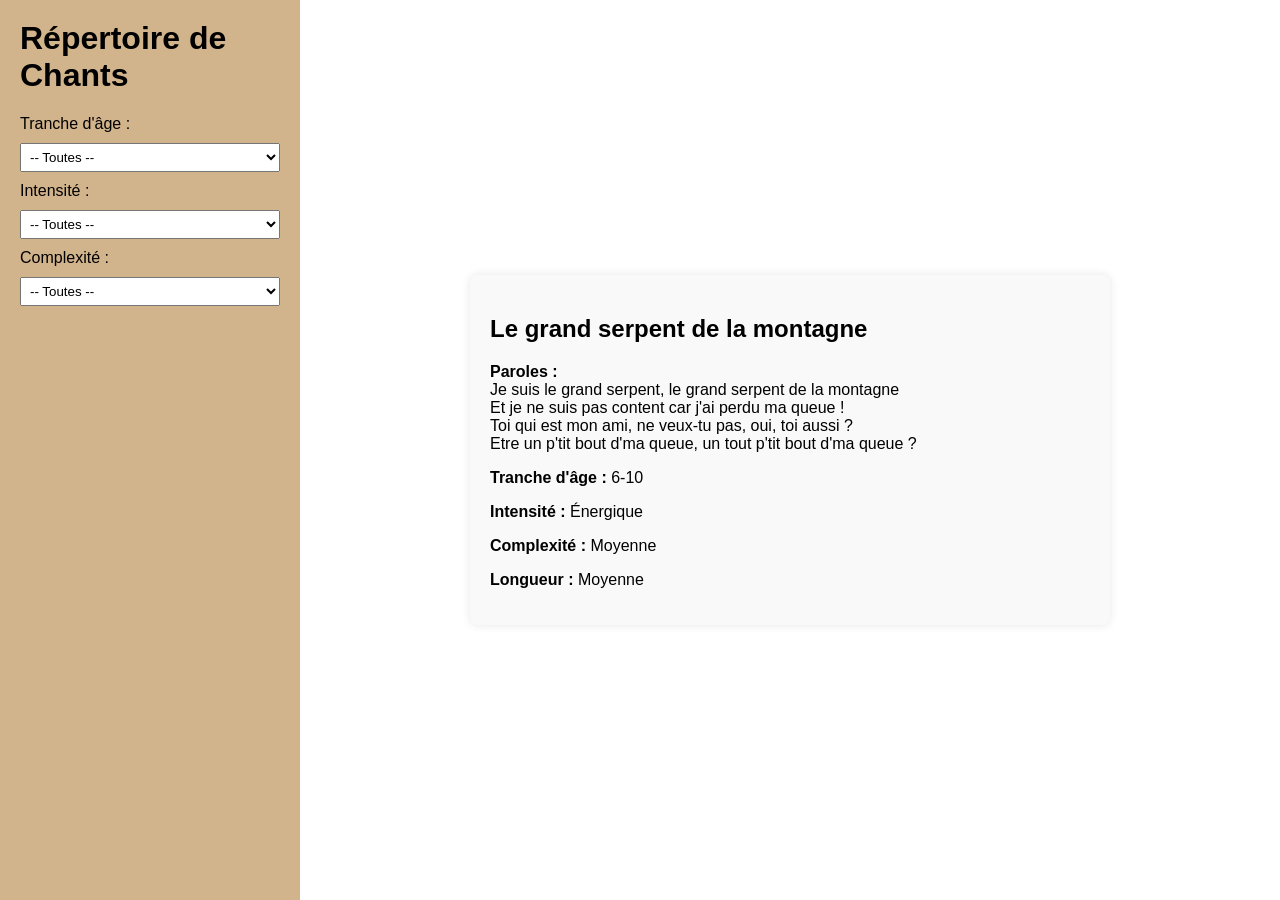
==== index.html @ 20cd01ca "fix filtres apres mise en page" ====
<!DOCTYPE html>
<html lang="fr">
<head>
  <meta charset="UTF-8">
  <meta name="viewport" content="width=device-width, initial-scale=1.0">
  <title>Répertoire de Chants</title>
  <style>
    /* Mise en page globale */
    body {
      font-family: Arial, sans-serif;
      margin: 0;
      display: flex;
    }

    /* Div du menu sur la gauche */
    #menu {
      background-color: #D2B48C;
      padding: 20px;
      width: 300px;
      min-height: 100vh;
      box-sizing: border-box;
    }

    /* Contenu principal */
    #main-content {
      flex-grow: 1;
      display: flex;
      justify-content: center;
      align-items: center;
      padding: 20px;
      box-sizing: border-box;
    }

    h1 {
      margin-top: 0;
    }

    .filter {
      display: block;
      margin: 10px 0;
      padding: 5px;
      width: 100%;
    }

    #chant-details {
      background-color: #f9f9f9;
      padding: 20px;
      border-radius: 8px;
      box-shadow: 0 0 10px rgba(0, 0, 0, 0.1);
      width: 100%;
      max-width: 600px;
    }
  </style>
</head>
<body>

  <!-- Menu latéral -->
  <div id="menu">
    <h1>Répertoire de Chants</h1>

    <!-- Filtres -->
    <label for="filter-age">Tranche d'âge :</label>
    <select id="filter-age" class="filter">
      <option value="">-- Toutes --</option>
      <option value="3-6">3-6 ans</option>
      <option value="6-10">6-10 ans</option>
    </select>

    <label for="filter-intensite">Intensité :</label>
    <select id="filter-intensite" class="filter">
      <option value="">-- Toutes --</option>
      <option value="1">Calme</option>
      <option value="2">Énergique</option>
    </select>

    <label for="filter-complexite">Complexité :</label>
    <select id="filter-complexite" class="filter">
      <option value="">-- Toutes --</option>
      <option value="1">Facile</option>
      <option value="2">Moyenne</option>
    </select>
  </div>

  <!-- Contenu principal -->
  <div id="main-content">
    <div id="chant-details">
      <h2 id="chant-title"></h2>
      <p><strong>Paroles :</strong> <span id="chant-paroles"></span></p>
      <p><strong>Tranche d'âge :</strong> <span id="chant-tranche-age"></span></p>
      <p><strong>Intensité :</strong> <span id="chant-intensite"></span></p>
      <p><strong>Complexité :</strong> <span id="chant-complexite"></span></p>
      <p><strong>Longueur :</strong> <span id="chant-longueur"></span></p>
    </div>
  </div>

  <script>
    let chantsData = [];

    const labels = {
      intensite: ["Calme", "Énergique"],
      complexite: ["Facile", "Moyenne"],
      longueur: ["Courte", "Moyenne"]
    };

    // Charger les chants depuis le fichier JSON
    fetch('chants.json')
      .then(response => response.json())
      .then(chants => {
        chantsData = chants;
        afficherDernierChant();
      })
      .catch(error => console.error('Erreur de chargement des chants:', error));

    // Affiche le dernier chant ajouté
    function afficherDernierChant() {
      if (chantsData.length > 0) {
        afficherDetails(chantsData.length - 1);
      }
    }

    // Affiche les détails d'un chant
    function afficherDetails(index) {
      const chant = chantsData[index];
      document.getElementById('chant-title').textContent = chant.titre;
      document.getElementById('chant-paroles').innerHTML = chant.paroles.replace(/\n/g, '<br>');
      document.getElementById('chant-tranche-age').textContent = chant.age;
      document.getElementById('chant-intensite').textContent = labels.intensite[chant.intensite - 1];
      document.getElementById('chant-complexite').textContent = labels.complexite[chant.complexite - 1];
      document.getElementById('chant-longueur').textContent = labels.longueur[chant.longueur - 1];
    }

    // Filtrage dynamique
    document.querySelectorAll('.filter').forEach(filter => {
      filter.addEventListener('change', filtrerChants);
    });

    function filtrerChants() {
      const age = document.getElementById('filter-age').value;
      const intensite = document.getElementById('filter-intensite').value;
      const complexite = document.getElementById('filter-complexite').value;

      const chantsFiltres = chantsData.filter(chant => {
        return (!age || chant.age === age) &&
               (!intensite || chant.intensite == intensite) &&
               (!complexite || chant.complexite == complexite);
      });

      afficherChants(chantsFiltres);
    }

    function afficherChants(chants) {
      if (chants.length > 0) {
        afficherDetails(chants.length - 1);
      } else {
        document.getElementById('chant-details').innerHTML = "<p>Aucun chant trouvé.</p>";
      }
    }
  </script>
</body>
</html>
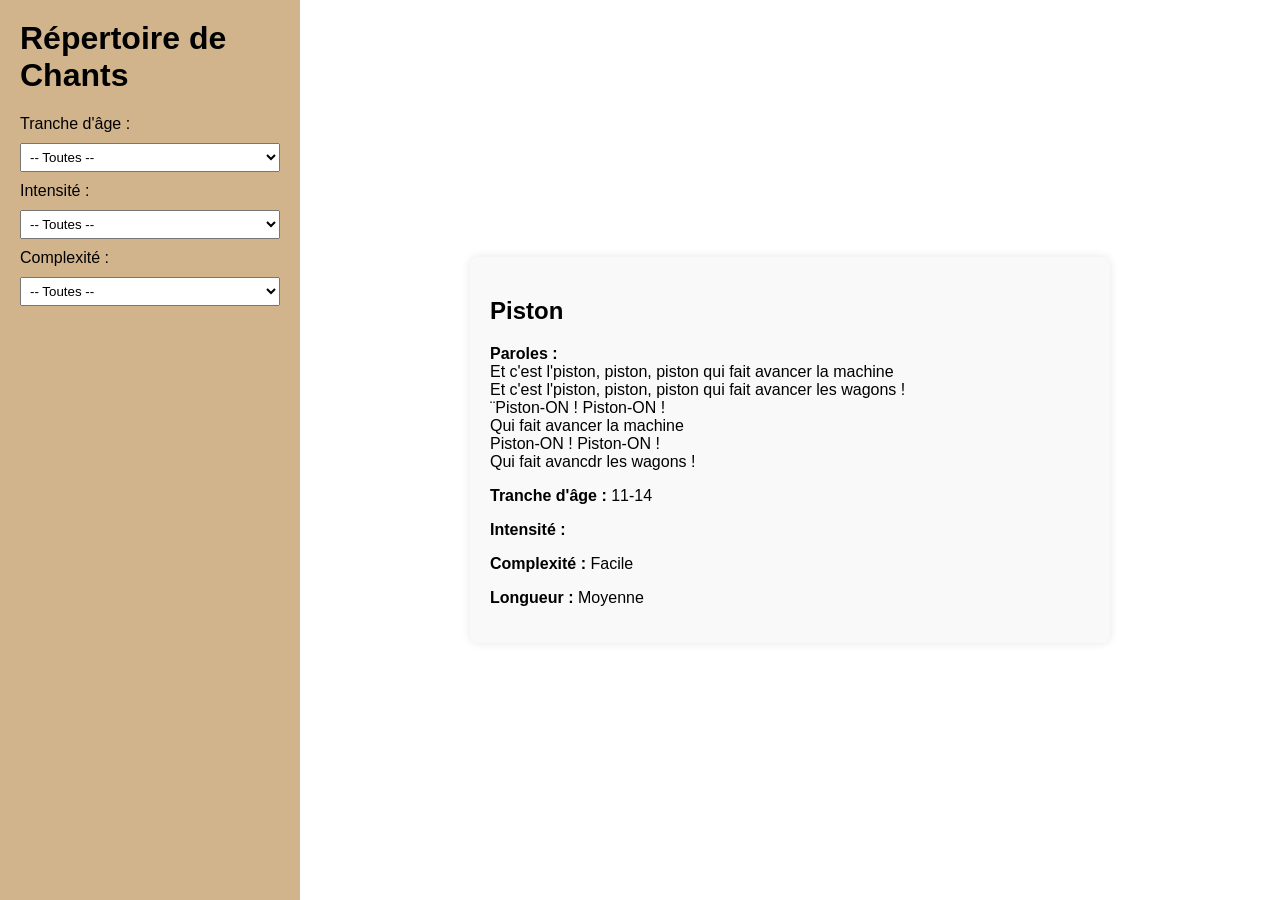
==== commit f1c5d8be: "ajout difficulte" ====
--- a/index.html
+++ b/index.html
@@ -4,53 +4,7 @@
   <meta charset="UTF-8">
   <meta name="viewport" content="width=device-width, initial-scale=1.0">
   <title>Répertoire de Chants</title>
-  <style>
-    /* Mise en page globale */
-    body {
-      font-family: Arial, sans-serif;
-      margin: 0;
-      display: flex;
-    }
-
-    /* Div du menu sur la gauche */
-    #menu {
-      background-color: #D2B48C;
-      padding: 20px;
-      width: 300px;
-      min-height: 100vh;
-      box-sizing: border-box;
-    }
-
-    /* Contenu principal */
-    #main-content {
-      flex-grow: 1;
-      display: flex;
-      justify-content: center;
-      align-items: center;
-      padding: 20px;
-      box-sizing: border-box;
-    }
-
-    h1 {
-      margin-top: 0;
-    }
-
-    .filter {
-      display: block;
-      margin: 10px 0;
-      padding: 5px;
-      width: 100%;
-    }
-
-    #chant-details {
-      background-color: #f9f9f9;
-      padding: 20px;
-      border-radius: 8px;
-      box-shadow: 0 0 10px rgba(0, 0, 0, 0.1);
-      width: 100%;
-      max-width: 600px;
-    }
-  </style>
+  <link rel="stylesheet" href="css.css">
 </head>
 <body>
 
@@ -64,6 +18,7 @@
       <option value="">-- Toutes --</option>
       <option value="3-6">3-6 ans</option>
       <option value="6-10">6-10 ans</option>
+      <option value="11-14">11-14 ans</option>
     </select>
 
     <label for="filter-intensite">Intensité :</label>
@@ -71,6 +26,7 @@
       <option value="">-- Toutes --</option>
       <option value="1">Calme</option>
       <option value="2">Énergique</option>
+      <option value="3">Très énergique</option>
     </select>
 
     <label for="filter-complexite">Complexité :</label>
@@ -78,6 +34,7 @@
       <option value="">-- Toutes --</option>
       <option value="1">Facile</option>
       <option value="2">Moyenne</option>
+      <option value="3">Difficle</option>
     </select>
   </div>
 
@@ -93,68 +50,6 @@
     </div>
   </div>
 
-  <script>
-    let chantsData = [];
-
-    const labels = {
-      intensite: ["Calme", "Énergique"],
-      complexite: ["Facile", "Moyenne"],
-      longueur: ["Courte", "Moyenne"]
-    };
-
-    // Charger les chants depuis le fichier JSON
-    fetch('chants.json')
-      .then(response => response.json())
-      .then(chants => {
-        chantsData = chants;
-        afficherDernierChant();
-      })
-      .catch(error => console.error('Erreur de chargement des chants:', error));
-
-    // Affiche le dernier chant ajouté
-    function afficherDernierChant() {
-      if (chantsData.length > 0) {
-        afficherDetails(chantsData.length - 1);
-      }
-    }
-
-    // Affiche les détails d'un chant
-    function afficherDetails(index) {
-      const chant = chantsData[index];
-      document.getElementById('chant-title').textContent = chant.titre;
-      document.getElementById('chant-paroles').innerHTML = chant.paroles.replace(/\n/g, '<br>');
-      document.getElementById('chant-tranche-age').textContent = chant.age;
-      document.getElementById('chant-intensite').textContent = labels.intensite[chant.intensite - 1];
-      document.getElementById('chant-complexite').textContent = labels.complexite[chant.complexite - 1];
-      document.getElementById('chant-longueur').textContent = labels.longueur[chant.longueur - 1];
-    }
-
-    // Filtrage dynamique
-    document.querySelectorAll('.filter').forEach(filter => {
-      filter.addEventListener('change', filtrerChants);
-    });
-
-    function filtrerChants() {
-      const age = document.getElementById('filter-age').value;
-      const intensite = document.getElementById('filter-intensite').value;
-      const complexite = document.getElementById('filter-complexite').value;
-
-      const chantsFiltres = chantsData.filter(chant => {
-        return (!age || chant.age === age) &&
-               (!intensite || chant.intensite == intensite) &&
-               (!complexite || chant.complexite == complexite);
-      });
-
-      afficherChants(chantsFiltres);
-    }
-
-    function afficherChants(chants) {
-      if (chants.length > 0) {
-        afficherDetails(chants.length - 1);
-      } else {
-        document.getElementById('chant-details').innerHTML = "<p>Aucun chant trouvé.</p>";
-      }
-    }
-  </script>
+  <script src="script.js"></script>
 </body>
 </html>
--- a/css.css
+++ b/css.css
@@ -0,0 +1,45 @@
+/* Mise en page globale */
+body {
+    font-family: Arial, sans-serif;
+    margin: 0;
+    display: flex;
+  }
+
+  /* Div du menu sur la gauche */
+  #menu {
+    background-color: #D2B48C;
+    padding: 20px;
+    width: 300px;
+    min-height: 100vh;
+    box-sizing: border-box;
+  }
+
+  /* Contenu principal */
+  #main-content {
+    flex-grow: 1;
+    display: flex;
+    justify-content: center;
+    align-items: center;
+    padding: 20px;
+    box-sizing: border-box;
+  }
+
+  h1 {
+    margin-top: 0;
+  }
+
+  .filter {
+    display: block;
+    margin: 10px 0;
+    padding: 5px;
+    width: 100%;
+  }
+
+  #chant-details {
+    background-color: #f9f9f9;
+    padding: 20px;
+    border-radius: 8px;
+    box-shadow: 0 0 10px rgba(0, 0, 0, 0.1);
+    width: 100%;
+    max-width: 600px;
+  }
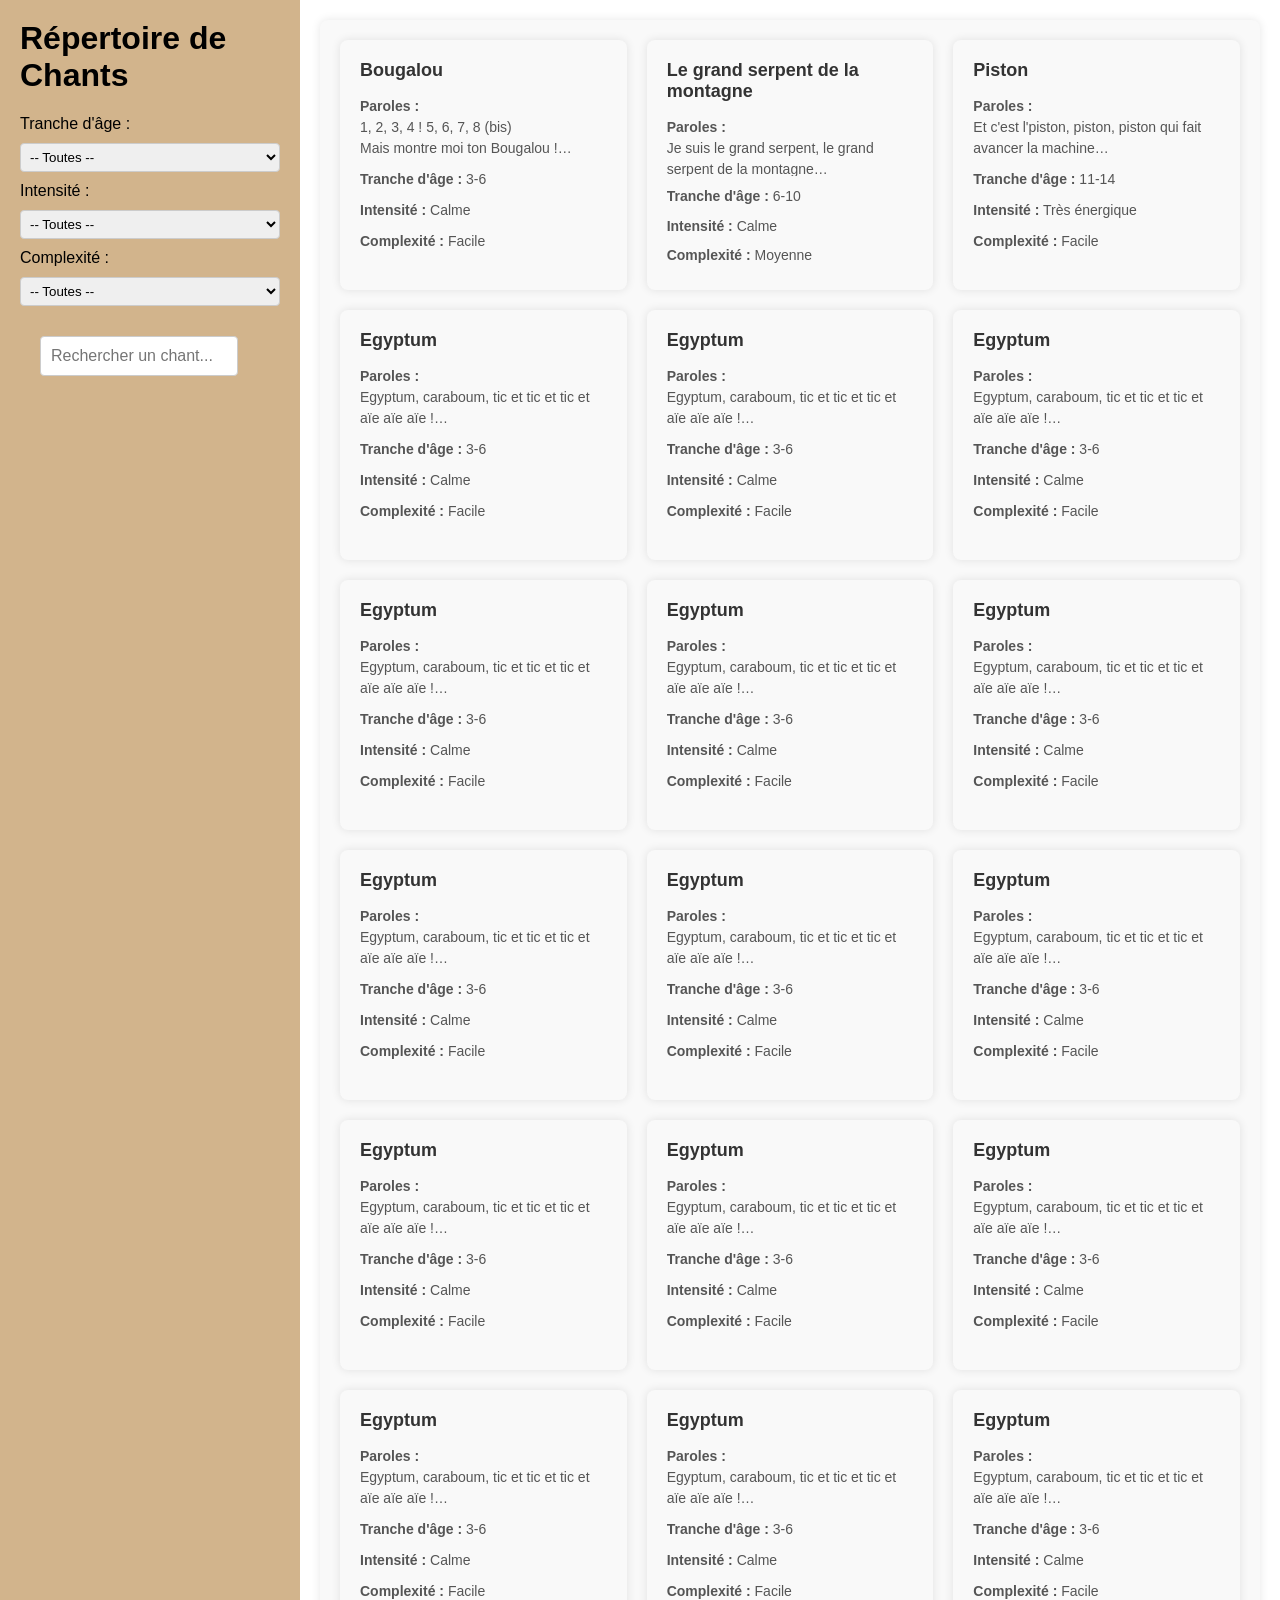
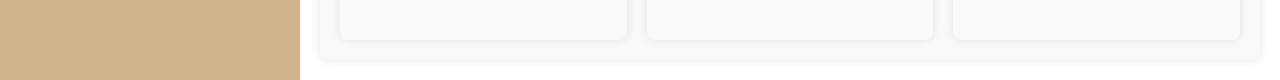
==== commit 41e7937a: "affichage + filtres + recherche" ====
--- a/index.html
+++ b/index.html
@@ -36,20 +36,39 @@
       <option value="2">Moyenne</option>
       <option value="3">Difficle</option>
     </select>
+    
+    <!-- Champ de recherche -->
+    <div id="search-container">
+      <input type="text" id="search-input" placeholder="Rechercher un chant..." />
+    </div>
   </div>
+
 
   <!-- Contenu principal -->
   <div id="main-content">
-    <div id="chant-details">
+    <div id="chant-details" class="chants-container">
       <h2 id="chant-title"></h2>
       <p><strong>Paroles :</strong> <span id="chant-paroles"></span></p>
       <p><strong>Tranche d'âge :</strong> <span id="chant-tranche-age"></span></p>
       <p><strong>Intensité :</strong> <span id="chant-intensite"></span></p>
       <p><strong>Complexité :</strong> <span id="chant-complexite"></span></p>
-      <p><strong>Longueur :</strong> <span id="chant-longueur"></span></p>
     </div>
   </div>
 
+  <!-- Pop-up modale -->
+  <div id="chant-modal" class="chant-modal">
+    <div class="chant-modal-content">
+      <span id="close-modal" class="chant-modal-close">&times;</span>
+      <h2 id="chant-title"></h2>
+      <p id="chant-paroles"></p>
+      <p><strong>Tranche d'âge :</strong> <span id="chant-age"></span></p>
+      <p><strong>Intensité :</strong> <span id="chant-intensite"></span></p>
+      <p><strong>Complexité :</strong> <span id="chant-complexite"></span></p>
+    </div>
+  </div>
+
+
+  <script src="chants.js"></script>
   <script src="script.js"></script>
 </body>
 </html>
--- a/css.css
+++ b/css.css
@@ -3,43 +3,191 @@
     font-family: Arial, sans-serif;
     margin: 0;
     display: flex;
-  }
+}
 
-  /* Div du menu sur la gauche */
-  #menu {
+/* Div du menu sur la gauche */
+#menu {
     background-color: #D2B48C;
     padding: 20px;
     width: 300px;
     min-height: 100vh;
     box-sizing: border-box;
-  }
+}
 
-  /* Contenu principal */
-  #main-content {
+/* Contenu principal */
+#main-content {
     flex-grow: 1;
     display: flex;
-    justify-content: center;
-    align-items: center;
+    justify-content: left;
+    align-items: left;
     padding: 20px;
     box-sizing: border-box;
-  }
+}
 
-  h1 {
+h1 {
     margin-top: 0;
-  }
+}
 
-  .filter {
+.filter {
     display: block;
     margin: 10px 0;
     padding: 5px;
     width: 100%;
-  }
+}
 
-  #chant-details {
+#chant-details {
     background-color: #f9f9f9;
     padding: 20px;
     border-radius: 8px;
     box-shadow: 0 0 10px rgba(0, 0, 0, 0.1);
     width: 100%;
-    max-width: 600px;
-  }+}
+
+#chant-details {
+    transition: all 0.3s ease-in-out;
+}
+
+.filter {
+    border: 1px solid #ccc;
+    border-radius: 4px;
+    transition: border-color 0.2s;
+}
+.filter:focus {
+    border-color: #D2B48C;
+    outline: none;
+}
+
+/* Conteneur pour les chants */
+.chants-container {
+    display: grid;
+    grid-template-columns: repeat(auto-fill, minmax(250px, 1fr)); /* Crée des colonnes de taille flexible */
+    gap: 20px; /* Espace entre les éléments */
+    padding: 20px;
+    width: 100%; /* Prend toute la largeur disponible */
+    box-sizing: border-box; /* Assure que le padding et les bordures sont pris en compte dans la largeur */
+}
+
+  
+/* Chaque item de chant */
+.chant-item {
+    background-color: #f9f9f9;
+    min-width: 250px; /* Taille fixe pour chaque item */
+    height: 250px; /* Hauteur fixe pour chaque item */
+    padding: 20px;
+    border-radius: 8px;
+    box-shadow: 0 0 10px rgba(0, 0, 0, 0.1);
+    display: flex;
+    flex-direction: column;
+    align-items: flex-start;
+    overflow: hidden; /* Coupe le contenu qui dépasse */
+    box-sizing: border-box; /* Inclut padding et bordures dans la taille */
+}
+
+.chant-item h2 {
+    margin: 0 0 10px;
+    font-size: 18px;
+    color: #333;
+}
+
+.chant-item p {
+    margin: 5px 0;
+    font-size: 14px;
+    color: #555;
+    line-height: 1.5;
+    overflow: hidden;
+    text-overflow: ellipsis; /* Coupe le texte avec des "..." si trop long */
+    display: -webkit-box;
+    -webkit-line-clamp: 3; /* Affiche jusqu'à 3 lignes */
+    -webkit-box-orient: vertical;
+}
+
+@media (max-width: 800px) {
+    .chants-container {
+        grid-template-columns: repeat(auto-fill, minmax(200px, 1fr)); /* Colonnes plus petites sur écrans mobiles */
+    }
+}
+
+/* Pop-up modale */
+.chant-modal {
+    display: none; /* Caché par défaut */
+    position: fixed;
+    top: 0;
+    left: 0;
+    width: 100%;
+    height: 100%;
+    background-color: rgba(0, 0, 0, 0.7); /* Assombrir l'arrière-plan */
+    justify-content: center;
+    align-items: center;
+    z-index: 1000; /* S'assurer que le pop-up est au-dessus du reste */
+}
+
+/* Contenu du pop-up */
+.chant-modal-content {
+    background-color: #fff;
+    padding: 20px;
+    max-width: 80%;
+    max-height: 80%;
+    overflow-y: auto;
+    border-radius: 8px;
+    position: relative;
+    box-shadow: 0 0 15px rgba(0, 0, 0, 0.3);
+}
+
+/* Bouton de fermeture */
+.chant-modal-close {
+    position: absolute;
+    top: 10px;
+    right: 10px;
+    font-size: 30px;
+    font-weight: bold;
+    cursor: pointer;
+}
+
+/* Conteneur des chants */
+.chants-container {
+    display: grid;
+    grid-template-columns: repeat(auto-fill, minmax(250px, 1fr));
+    gap: 20px;
+    padding: 20px;
+    width: 100%;
+    box-sizing: border-box;
+}
+
+.chant-item {
+    cursor: pointer; /* Changer le curseur pour indiquer que l'élément est cliquable */
+    background-color: #f9f9f9;
+    min-width: 250px;
+    height: 250px;
+    padding: 20px;
+    border-radius: 8px;
+    box-shadow: 0 0 10px rgba(0, 0, 0, 0.1);
+    display: flex;
+    flex-direction: column;
+    align-items: flex-start;
+    overflow: hidden;
+    box-sizing: border-box;
+}
+
+/* Style pour le champ de recherche */
+#search-container {
+    padding: 20px;
+    text-align: left;
+}
+
+#search-input {
+    padding: 10px;
+    width: 80%;
+    max-width: 400px;
+    font-size: 16px;
+    border-radius: 4px;
+    border: 1px solid #ccc;
+}
+
+#search-input:focus {
+    outline: none;
+    border-color: #D2B48C;
+}
+
+
+
+  
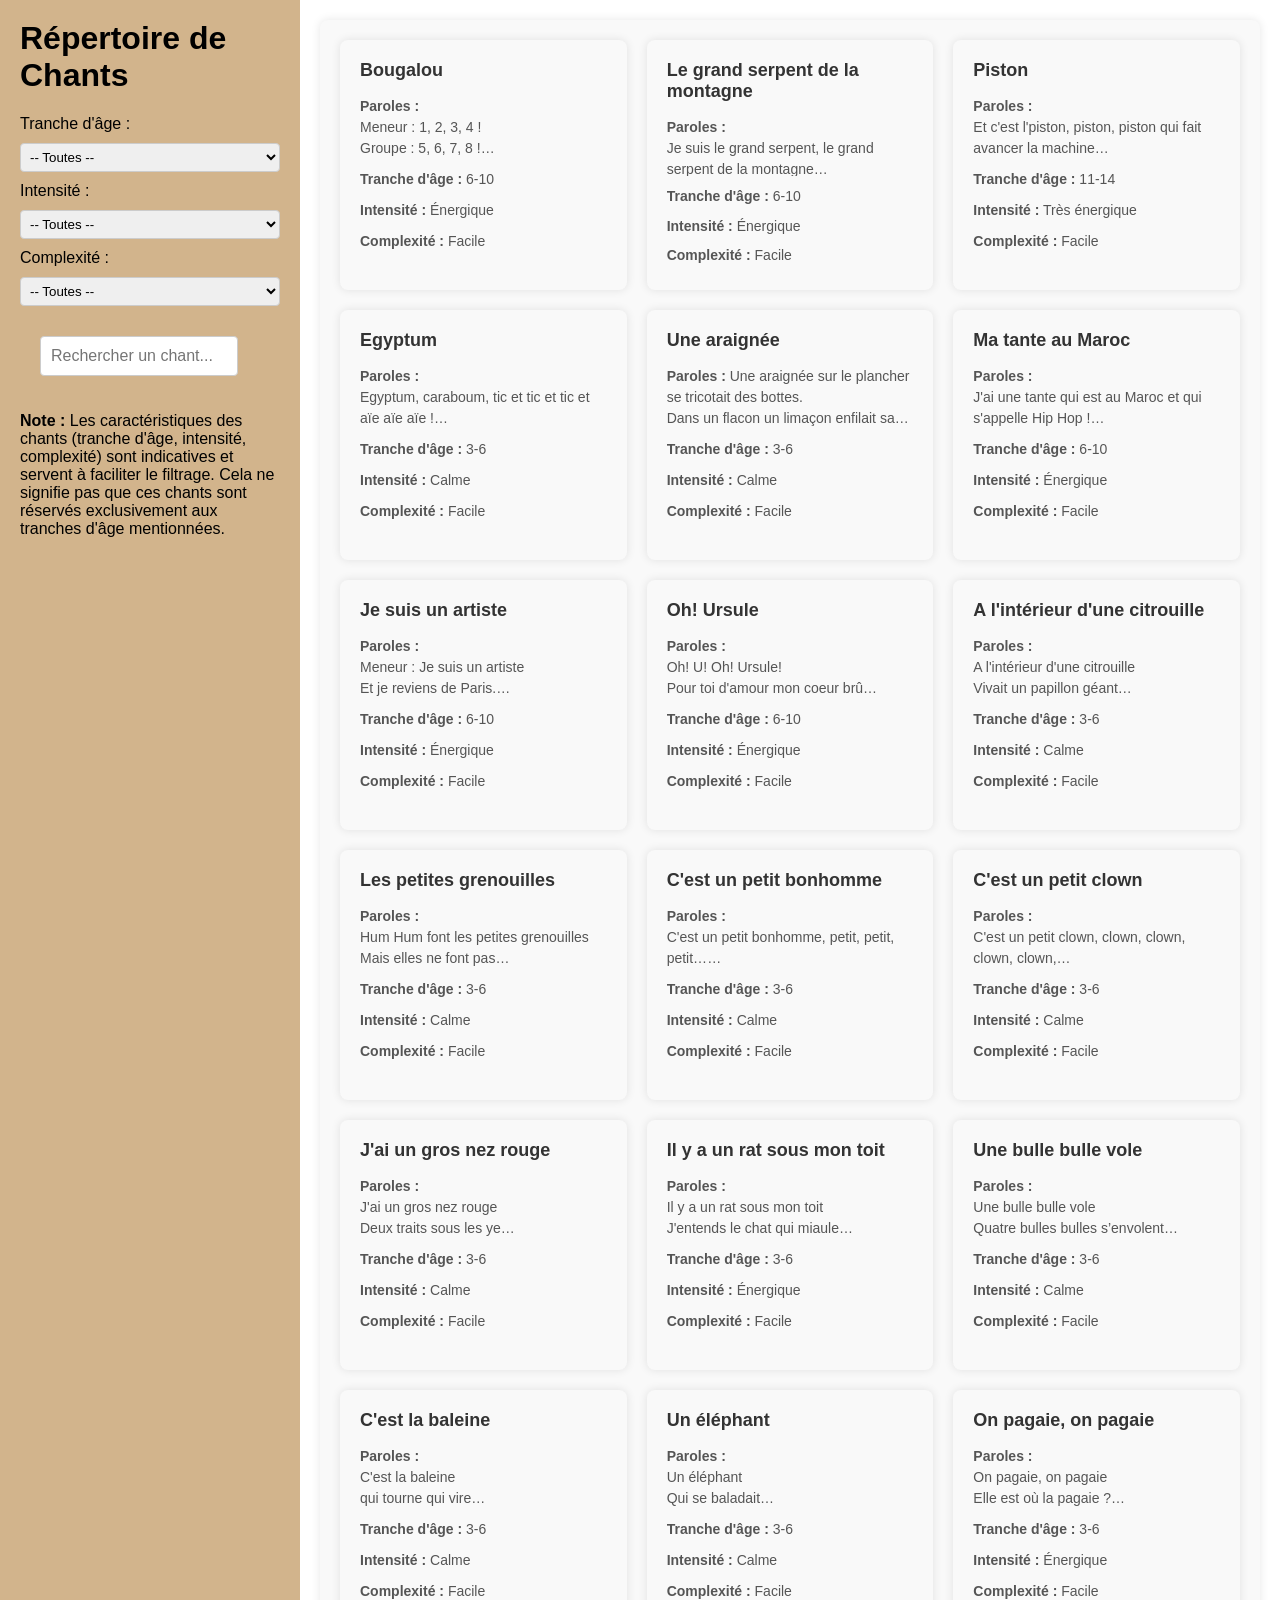
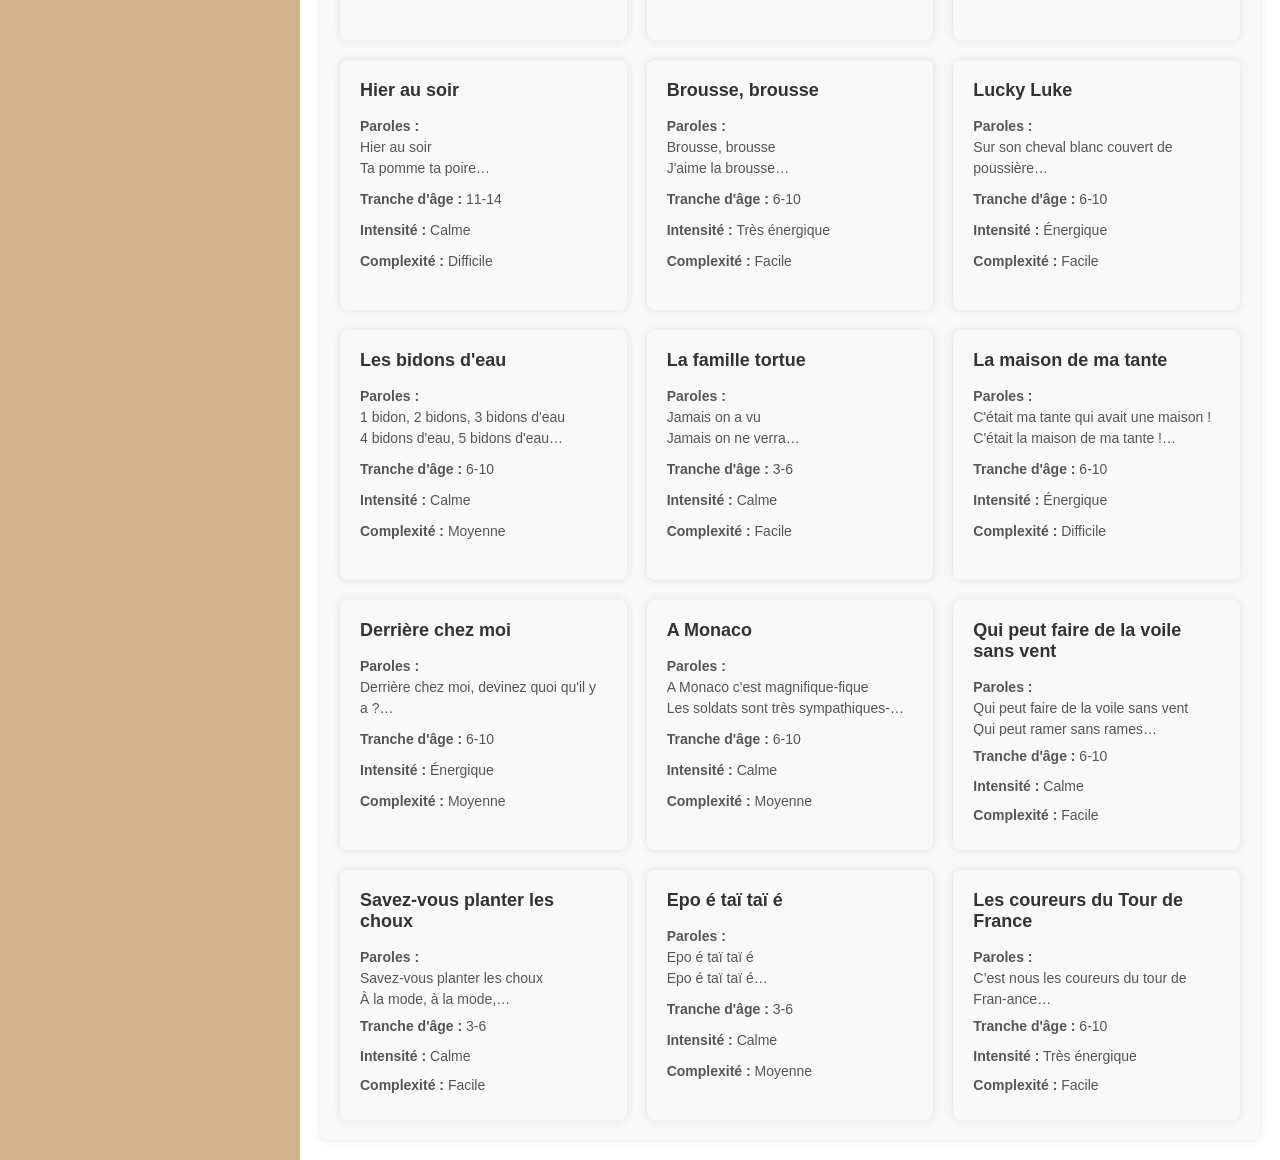
==== commit 0c9ec285: "site fonctionnel + ajout chants" ====
--- a/index.html
+++ b/index.html
@@ -41,6 +41,11 @@
     <div id="search-container">
       <input type="text" id="search-input" placeholder="Rechercher un chant..." />
     </div>
+
+    <!-- Disclaimer -->
+    <div id="disclaimer">
+      <p><strong>Note :</strong> Les caractéristiques des chants (tranche d'âge, intensité, complexité) sont indicatives et servent à faciliter le filtrage. Cela ne signifie pas que ces chants sont réservés exclusivement aux tranches d'âge mentionnées.</p>
+    </div>
   </div>
 
 
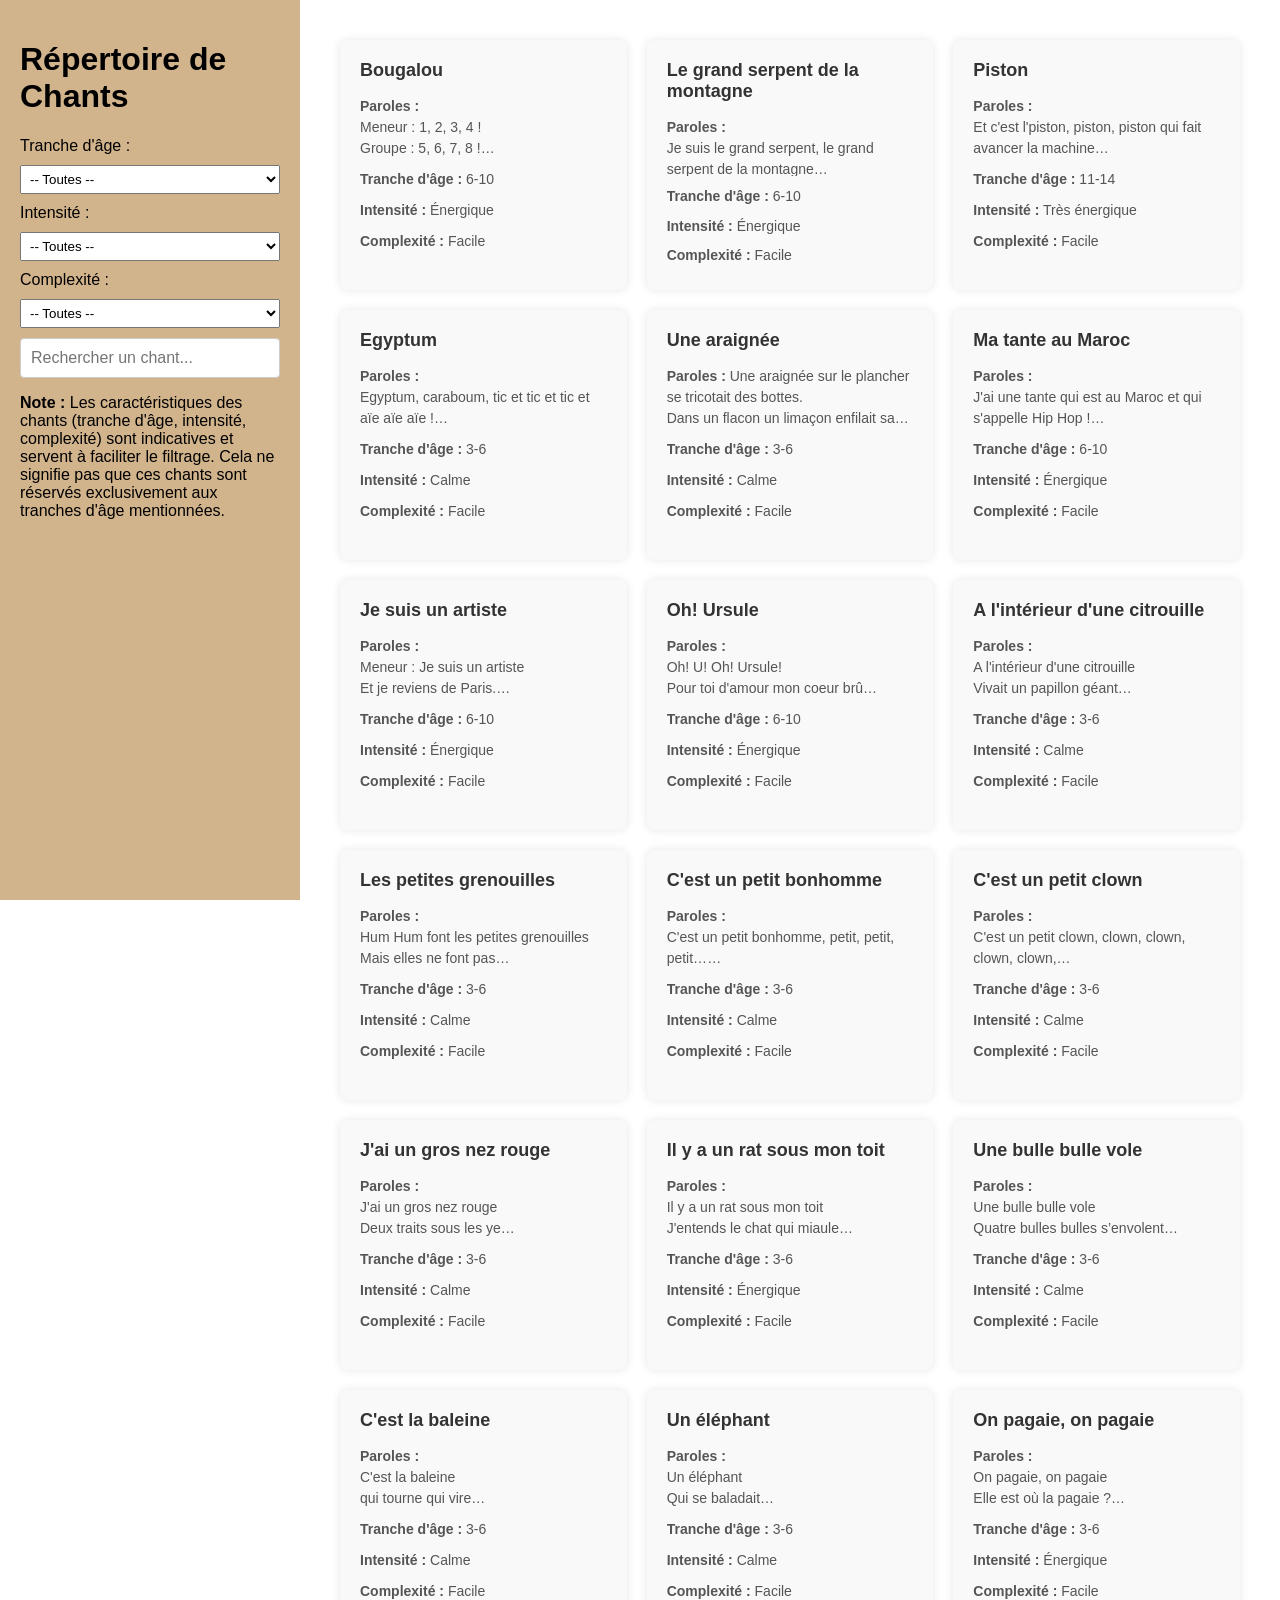
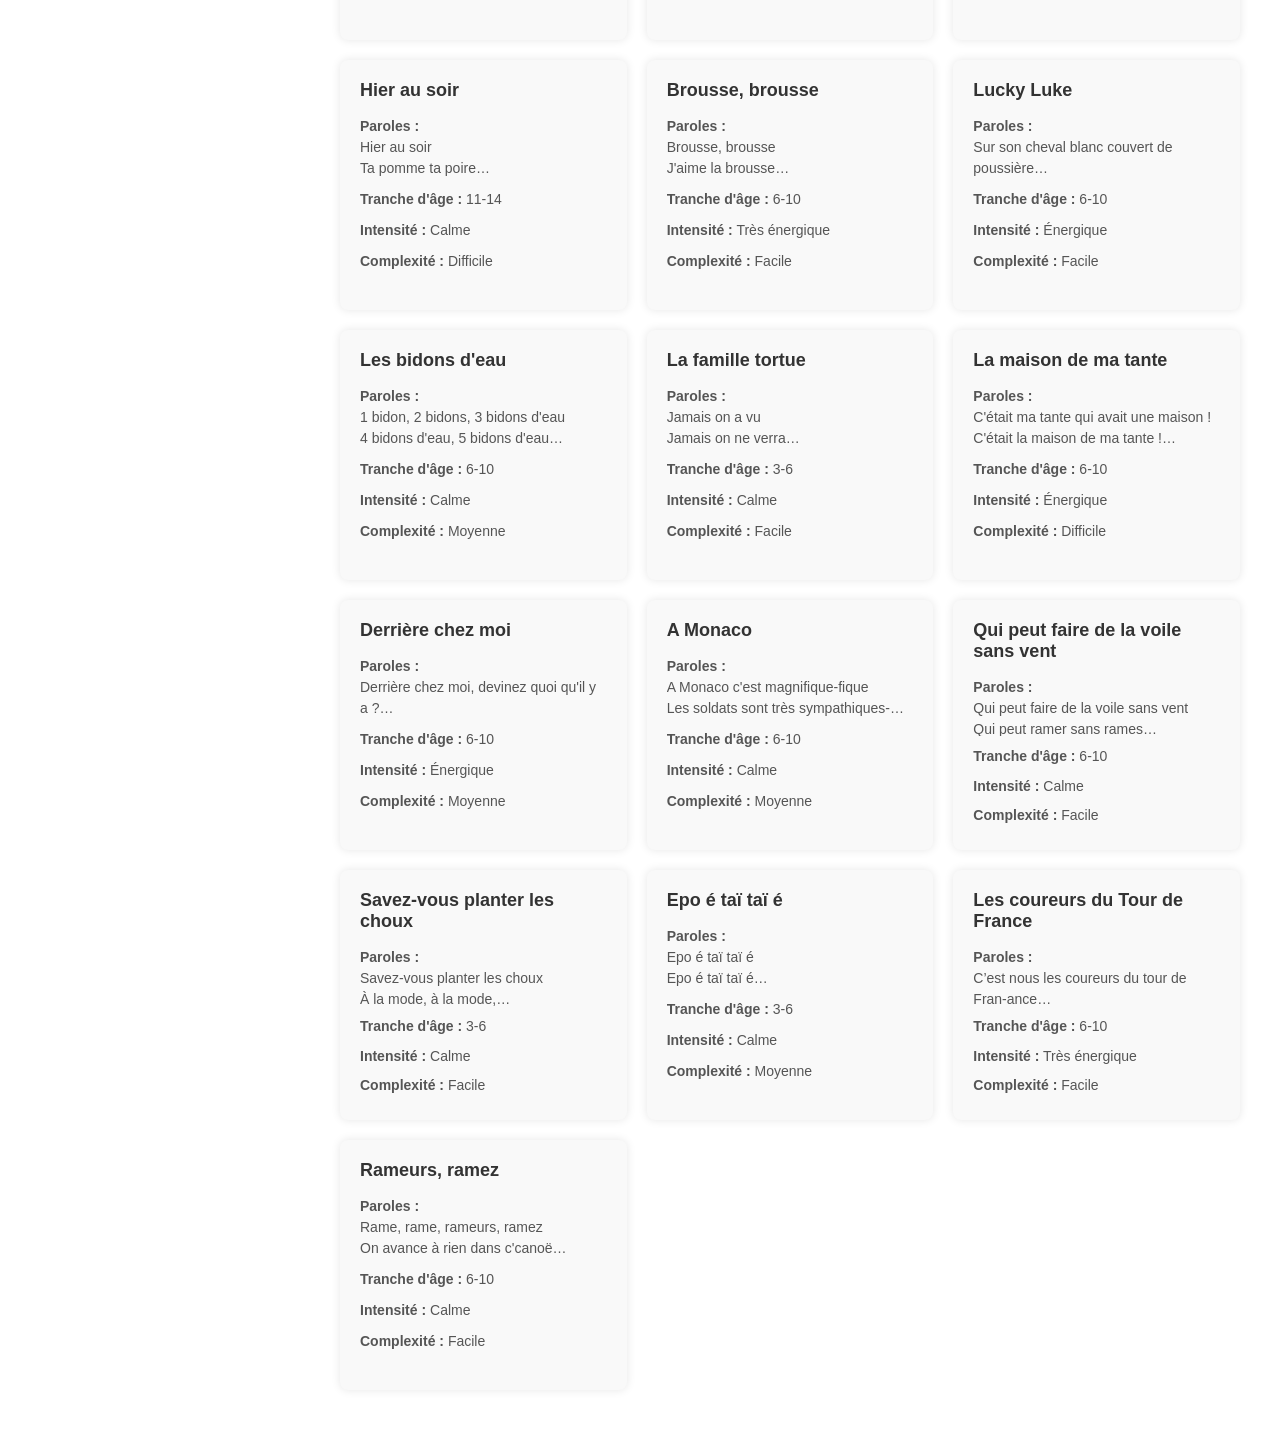
==== commit 86edce53: "set up" ====
--- a/index.html
+++ b/index.html
@@ -69,6 +69,10 @@
       <p><strong>Tranche d'âge :</strong> <span id="chant-age"></span></p>
       <p><strong>Intensité :</strong> <span id="chant-intensite"></span></p>
       <p><strong>Complexité :</strong> <span id="chant-complexite"></span></p>
+      <audio controls>
+        <source src="./audios/bougalou.m4a" type="audio/mpeg">
+        Votre navigateur ne supporte pas l'élément audio.
+      </audio>
     </div>
   </div>
 
--- a/css.css
+++ b/css.css
@@ -3,6 +3,9 @@
     font-family: Arial, sans-serif;
     margin: 0;
     display: flex;
+    flex-wrap: wrap; /* Permet aux éléments de s'adapter sur différentes lignes sur les petits écrans */
+    min-height: 100vh;
+    position: relative;
 }
 
 /* Div du menu sur la gauche */
@@ -12,75 +15,122 @@
     width: 300px;
     min-height: 100vh;
     box-sizing: border-box;
+    position: fixed;
+    top: 0;
+    left: 0;
+    z-index: 1000;
+    transition: width 0.3s ease;
 }
 
-/* Contenu principal */
-#main-content {
-    flex-grow: 1;
-    display: flex;
-    justify-content: left;
-    align-items: left;
-    padding: 20px;
-    box-sizing: border-box;
+/* Style global du conteneur de recherche */
+#search-container {
+    text-align: left;
+    width: 100%; /* Assurez-vous que le conteneur prend toute la largeur disponible */
+    box-sizing: border-box; /* Inclure padding et bordure dans la largeur */
 }
 
-h1 {
-    margin-top: 0;
+/* Champ de recherche aligné à gauche */
+#search-input {
+    padding: 10px;
+    width: 100%; /* Prend toute la largeur disponible */
+    font-size: 16px;
+    border-radius: 4px;
+    border: 1px solid #ccc;
+    box-sizing: border-box; /* Inclut le padding et les bordures dans la largeur totale */
+}
+
+/* Style de focus sur le champ de recherche */
+#search-input:focus {
+    outline: none;
+    border-color: #D2B48C;
 }
 
 .filter {
     display: block;
     margin: 10px 0;
     padding: 5px;
-    width: 100%;
+    width: 100%; /* Assurez-vous que les filtres prennent toute la largeur */
+    box-sizing: border-box; /* Inclut le padding et les bordures dans la largeur totale */
 }
 
-#chant-details {
-    background-color: #f9f9f9;
+
+
+/* Contenu principal */
+#main-content {
+    margin-left: 300px; /* Espace laissé pour le menu */
     padding: 20px;
-    border-radius: 8px;
-    box-shadow: 0 0 10px rgba(0, 0, 0, 0.1);
-    width: 100%;
+    box-sizing: border-box;
+    width: calc(100% - 300px); /* Le contenu principal prend toute la largeur restante */
 }
 
-#chant-details {
-    transition: all 0.3s ease-in-out;
+/* Quand la largeur de l'écran est inférieure à 768px (tablettes et téléphones en mode paysage) */
+@media (max-width: 768px) {
+    #menu {
+        width: 250px; /* Réduit légèrement la largeur */
+    }
+
+    #main-content {
+        margin-left: 250px; /* Espace laissé pour le menu */
+        width: calc(100% - 250px); /* Le contenu prend la largeur restante */
+    }
 }
 
-.filter {
-    border: 1px solid #ccc;
-    border-radius: 4px;
-    transition: border-color 0.2s;
-}
-.filter:focus {
-    border-color: #D2B48C;
-    outline: none;
+/* Quand la largeur de l'écran est inférieure à 480px (téléphones en mode portrait) */
+@media (max-width: 480px) {
+    #menu {
+        width: 100%; /* Le menu prend toute la largeur */
+        position: relative; /* Le menu ne sera plus fixe */
+        min-height: auto;
+        padding: 10px;
+    }
+
+    #main-content {
+        margin-left: 0; /* Plus besoin d'espace pour le menu */
+        width: 100%; /* Le contenu prend toute la largeur disponible */
+    }
+
+    #menu h1 {
+        font-size: 1.2em;
+    }
+
+    #search-input {
+        font-size: 0.9em;
+    }
+
+    #disclaimer {
+        font-size: 0.8em;
+    }
 }
 
 /* Conteneur pour les chants */
 .chants-container {
     display: grid;
-    grid-template-columns: repeat(auto-fill, minmax(250px, 1fr)); /* Crée des colonnes de taille flexible */
-    gap: 20px; /* Espace entre les éléments */
+    grid-template-columns: repeat(auto-fill, minmax(250px, 1fr));
+    gap: 20px;
     padding: 20px;
-    width: 100%; /* Prend toute la largeur disponible */
-    box-sizing: border-box; /* Assure que le padding et les bordures sont pris en compte dans la largeur */
+    width: 100%;
+    box-sizing: border-box;
 }
 
-  
 /* Chaque item de chant */
 .chant-item {
     background-color: #f9f9f9;
-    min-width: 250px; /* Taille fixe pour chaque item */
-    height: 250px; /* Hauteur fixe pour chaque item */
+    min-width: 250px;
+    height: 250px;
     padding: 20px;
     border-radius: 8px;
     box-shadow: 0 0 10px rgba(0, 0, 0, 0.1);
     display: flex;
     flex-direction: column;
     align-items: flex-start;
-    overflow: hidden; /* Coupe le contenu qui dépasse */
-    box-sizing: border-box; /* Inclut padding et bordures dans la taille */
+    overflow: hidden;
+    box-sizing: border-box;
+}
+
+/* Ajouter un effet de survol pour chaque chant */
+.chant-item:hover {
+    cursor: pointer;
+    box-shadow: 0 0 15px rgba(0, 0, 0, 0.2);
 }
 
 .chant-item h2 {
@@ -95,30 +145,31 @@
     color: #555;
     line-height: 1.5;
     overflow: hidden;
-    text-overflow: ellipsis; /* Coupe le texte avec des "..." si trop long */
+    text-overflow: ellipsis;
     display: -webkit-box;
-    -webkit-line-clamp: 3; /* Affiche jusqu'à 3 lignes */
+    -webkit-line-clamp: 3;
     -webkit-box-orient: vertical;
 }
 
+/* Modifier la disposition des chants pour les petites tailles d'écran */
 @media (max-width: 800px) {
     .chants-container {
-        grid-template-columns: repeat(auto-fill, minmax(200px, 1fr)); /* Colonnes plus petites sur écrans mobiles */
+        grid-template-columns: repeat(auto-fill, minmax(200px, 1fr)); /* Colonnes plus petites */
     }
 }
 
 /* Pop-up modale */
 .chant-modal {
-    display: none; /* Caché par défaut */
+    display: none;
     position: fixed;
     top: 0;
     left: 0;
     width: 100%;
     height: 100%;
-    background-color: rgba(0, 0, 0, 0.7); /* Assombrir l'arrière-plan */
+    background-color: rgba(0, 0, 0, 0.7);
     justify-content: center;
     align-items: center;
-    z-index: 1000; /* S'assurer que le pop-up est au-dessus du reste */
+    z-index: 1000;
 }
 
 /* Contenu du pop-up */
@@ -142,52 +193,3 @@
     font-weight: bold;
     cursor: pointer;
 }
-
-/* Conteneur des chants */
-.chants-container {
-    display: grid;
-    grid-template-columns: repeat(auto-fill, minmax(250px, 1fr));
-    gap: 20px;
-    padding: 20px;
-    width: 100%;
-    box-sizing: border-box;
-}
-
-.chant-item {
-    cursor: pointer; /* Changer le curseur pour indiquer que l'élément est cliquable */
-    background-color: #f9f9f9;
-    min-width: 250px;
-    height: 250px;
-    padding: 20px;
-    border-radius: 8px;
-    box-shadow: 0 0 10px rgba(0, 0, 0, 0.1);
-    display: flex;
-    flex-direction: column;
-    align-items: flex-start;
-    overflow: hidden;
-    box-sizing: border-box;
-}
-
-/* Style pour le champ de recherche */
-#search-container {
-    padding: 20px;
-    text-align: left;
-}
-
-#search-input {
-    padding: 10px;
-    width: 80%;
-    max-width: 400px;
-    font-size: 16px;
-    border-radius: 4px;
-    border: 1px solid #ccc;
-}
-
-#search-input:focus {
-    outline: none;
-    border-color: #D2B48C;
-}
-
-
-
-  
